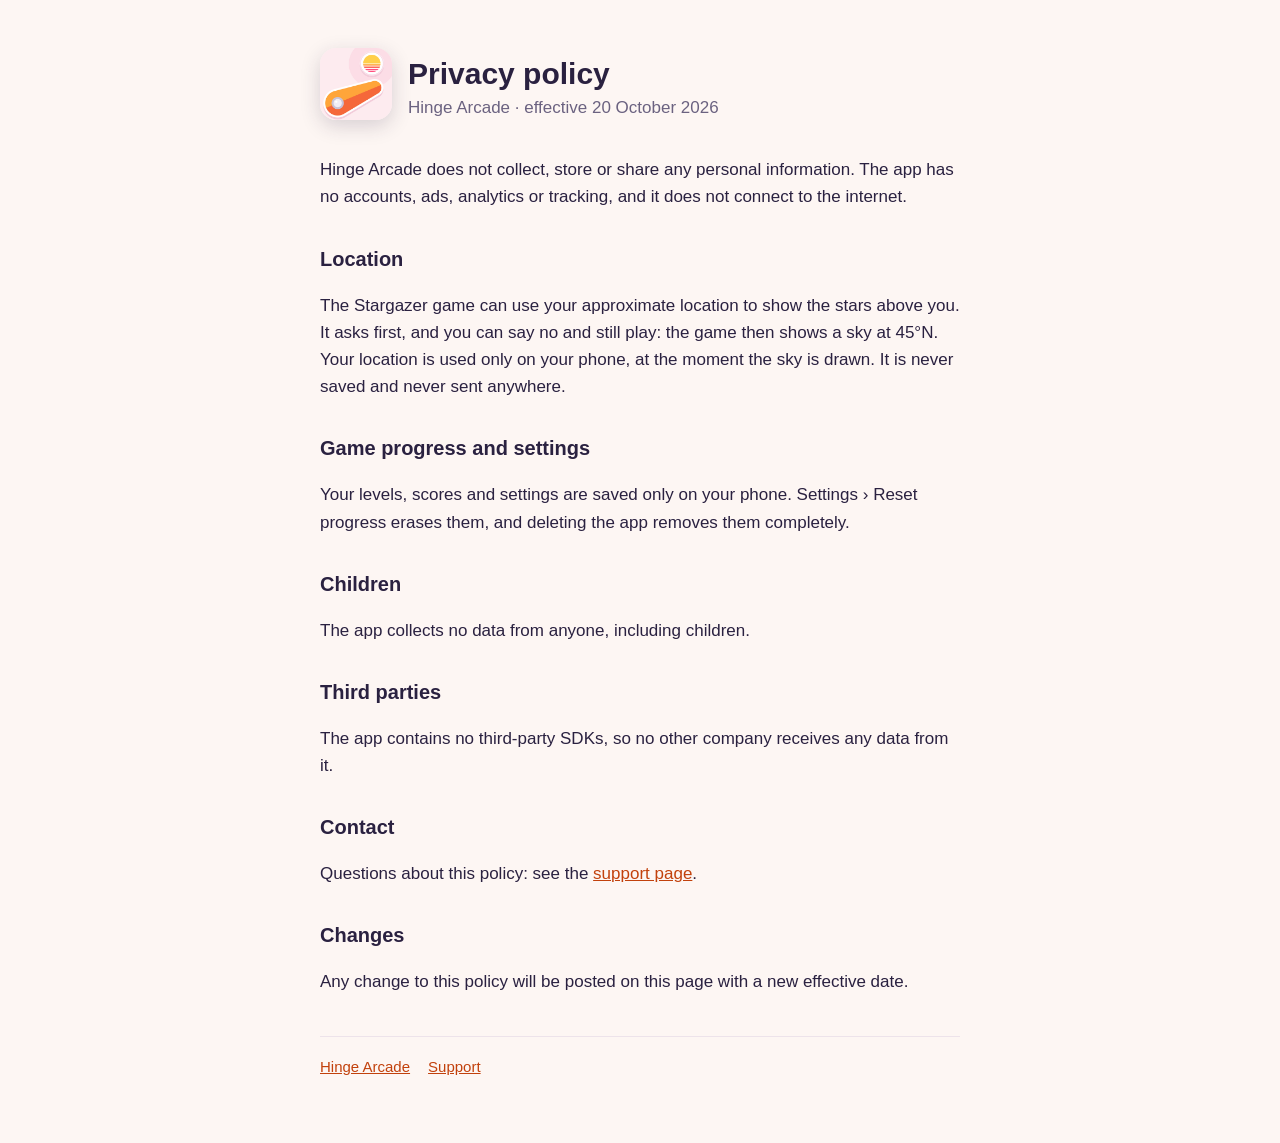
==== privacy/index.html @ 66b560df "Add support and privacy pages for Hinge Arcade Co-Authored-By: Claude Opus 5.5 <noreply@anthropic.co" ====
<!doctype html>
<html lang="en"><head><meta charset="utf-8"><meta name="viewport" content="width=device-width,initial-scale=1">
<title>Privacy policy · Hinge Arcade</title><link rel="icon" href="../icon.png"><link rel="stylesheet" href="../style.css"></head>
<body><main>
<header><a href="../"><img src="../icon.png" alt="Hinge Arcade app icon"></a><div><h1>Privacy policy</h1><p class="sub">Hinge Arcade · effective 20 October 2026</p></div></header>
<p>Hinge Arcade does not collect, store or share any personal information. The app has no accounts, ads, analytics or tracking, and it does not connect to the internet.</p>
<h2>Location</h2>
<p>The Stargazer game can use your approximate location to show the stars above you. It asks first, and you can say no and still play: the game then shows a sky at 45&deg;N. Your location is used only on your phone, at the moment the sky is drawn. It is never saved and never sent anywhere.</p>
<h2>Game progress and settings</h2>
<p>Your levels, scores and settings are saved only on your phone. Settings &rsaquo; Reset progress erases them, and deleting the app removes them completely.</p>
<h2>Children</h2>
<p>The app collects no data from anyone, including children.</p>
<h2>Third parties</h2>
<p>The app contains no third-party SDKs, so no other company receives any data from it.</p>
<h2>Contact</h2>
<p>Questions about this policy: see the <a href="../support/">support page</a>.</p>
<h2>Changes</h2>
<p>Any change to this policy will be posted on this page with a new effective date.</p>
<nav><a href="../">Hinge Arcade</a><a href="../support/">Support</a></nav>
</main></body></html>
---- style.css ----
:root{--bg:#FDF6F3;--ink:#2A2140;--muted:#6B6280;--card:#FFFFFF;--line:#EDE3EA;--accent:#F2622A;--link:#C2410C}
@media (prefers-color-scheme: dark){:root{--bg:#17122A;--ink:#F3EEFF;--muted:#B3A9C9;--card:#221A3B;--line:#33294F;--accent:#FF9A2A;--link:#FFB35C}}
*{box-sizing:border-box}
body{margin:0;background:var(--bg);color:var(--ink);font:17px/1.6 -apple-system,BlinkMacSystemFont,"SF Pro Text","Segoe UI",Roboto,sans-serif}
main{max-width:680px;margin:0 auto;padding:48px 20px 64px}
header{display:flex;align-items:center;gap:16px;margin-bottom:28px}
header img{width:72px;height:72px;border-radius:16px;box-shadow:0 6px 20px rgba(42,33,64,.18)}
header a{color:inherit;text-decoration:none}
h1{font-size:30px;line-height:1.2;margin:0}
h2{font-size:20px;margin:32px 0 8px}
p,li{color:var(--ink)}
.sub{color:var(--muted);margin:2px 0 0}
.card{background:var(--card);border:1px solid var(--line);border-radius:14px;padding:18px 20px;margin:14px 0}
a{color:var(--link)}
nav{display:flex;gap:18px;margin-top:40px;padding-top:18px;border-top:1px solid var(--line);font-size:15px}
.btn{display:inline-block;background:var(--accent);color:#fff;text-decoration:none;font-weight:600;padding:10px 18px;border-radius:999px}
small{color:var(--muted)}
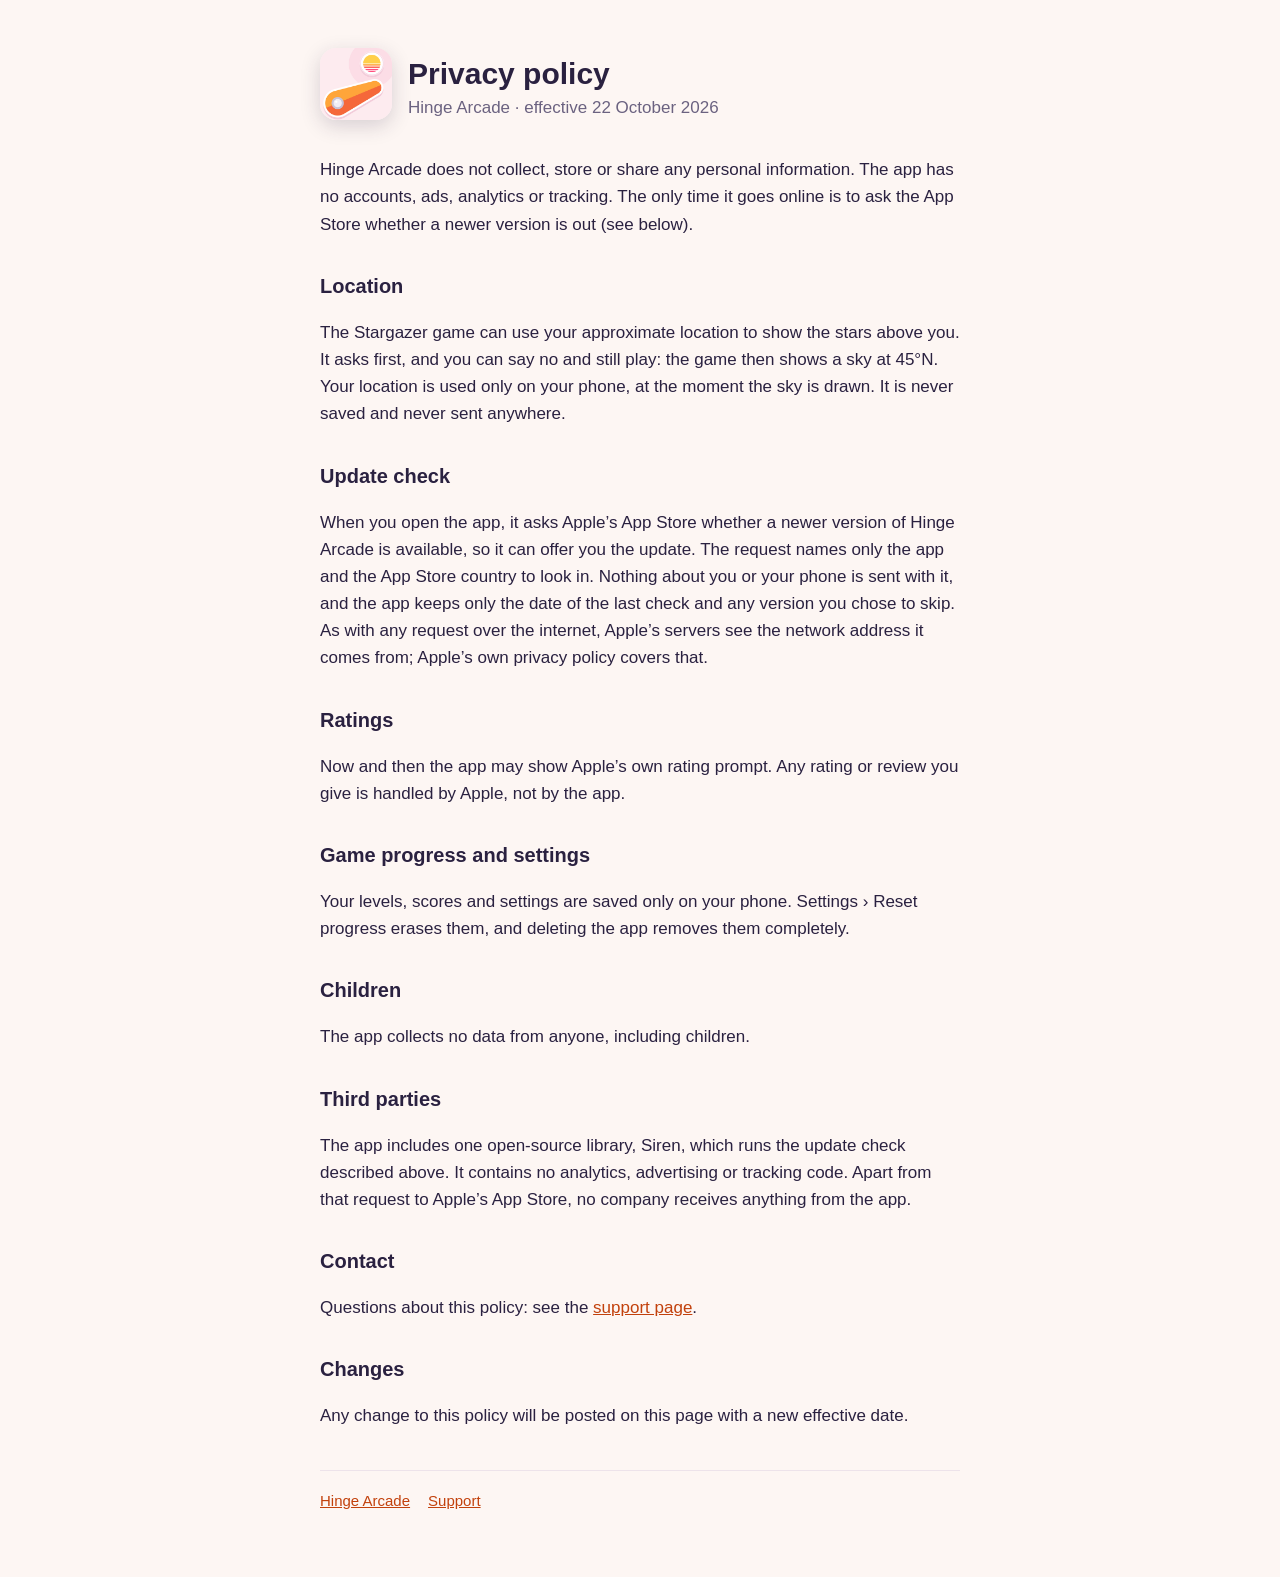
==== commit 256f45c3: "Privacy policy: update check (Siren), rating prompt Co-Authored-By: Claude Opus 5.5 <noreply@anthrop" ====
--- a/privacy/index.html
+++ b/privacy/index.html
@@ -2,16 +2,20 @@
 <html lang="en"><head><meta charset="utf-8"><meta name="viewport" content="width=device-width,initial-scale=1">
 <title>Privacy policy · Hinge Arcade</title><link rel="icon" href="../icon.png"><link rel="stylesheet" href="../style.css"></head>
 <body><main>
-<header><a href="../"><img src="../icon.png" alt="Hinge Arcade app icon"></a><div><h1>Privacy policy</h1><p class="sub">Hinge Arcade · effective 20 October 2026</p></div></header>
-<p>Hinge Arcade does not collect, store or share any personal information. The app has no accounts, ads, analytics or tracking, and it does not connect to the internet.</p>
+<header><a href="../"><img src="../icon.png" alt="Hinge Arcade app icon"></a><div><h1>Privacy policy</h1><p class="sub">Hinge Arcade · effective 22 October 2026</p></div></header>
+<p>Hinge Arcade does not collect, store or share any personal information. The app has no accounts, ads, analytics or tracking. The only time it goes online is to ask the App Store whether a newer version is out (see below).</p>
 <h2>Location</h2>
 <p>The Stargazer game can use your approximate location to show the stars above you. It asks first, and you can say no and still play: the game then shows a sky at 45&deg;N. Your location is used only on your phone, at the moment the sky is drawn. It is never saved and never sent anywhere.</p>
+<h2>Update check</h2>
+<p>When you open the app, it asks Apple&rsquo;s App Store whether a newer version of Hinge Arcade is available, so it can offer you the update. The request names only the app and the App Store country to look in. Nothing about you or your phone is sent with it, and the app keeps only the date of the last check and any version you chose to skip. As with any request over the internet, Apple&rsquo;s servers see the network address it comes from; Apple&rsquo;s own privacy policy covers that.</p>
+<h2>Ratings</h2>
+<p>Now and then the app may show Apple&rsquo;s own rating prompt. Any rating or review you give is handled by Apple, not by the app.</p>
 <h2>Game progress and settings</h2>
 <p>Your levels, scores and settings are saved only on your phone. Settings &rsaquo; Reset progress erases them, and deleting the app removes them completely.</p>
 <h2>Children</h2>
 <p>The app collects no data from anyone, including children.</p>
 <h2>Third parties</h2>
-<p>The app contains no third-party SDKs, so no other company receives any data from it.</p>
+<p>The app includes one open-source library, Siren, which runs the update check described above. It contains no analytics, advertising or tracking code. Apart from that request to Apple&rsquo;s App Store, no company receives anything from the app.</p>
 <h2>Contact</h2>
 <p>Questions about this policy: see the <a href="../support/">support page</a>.</p>
 <h2>Changes</h2>
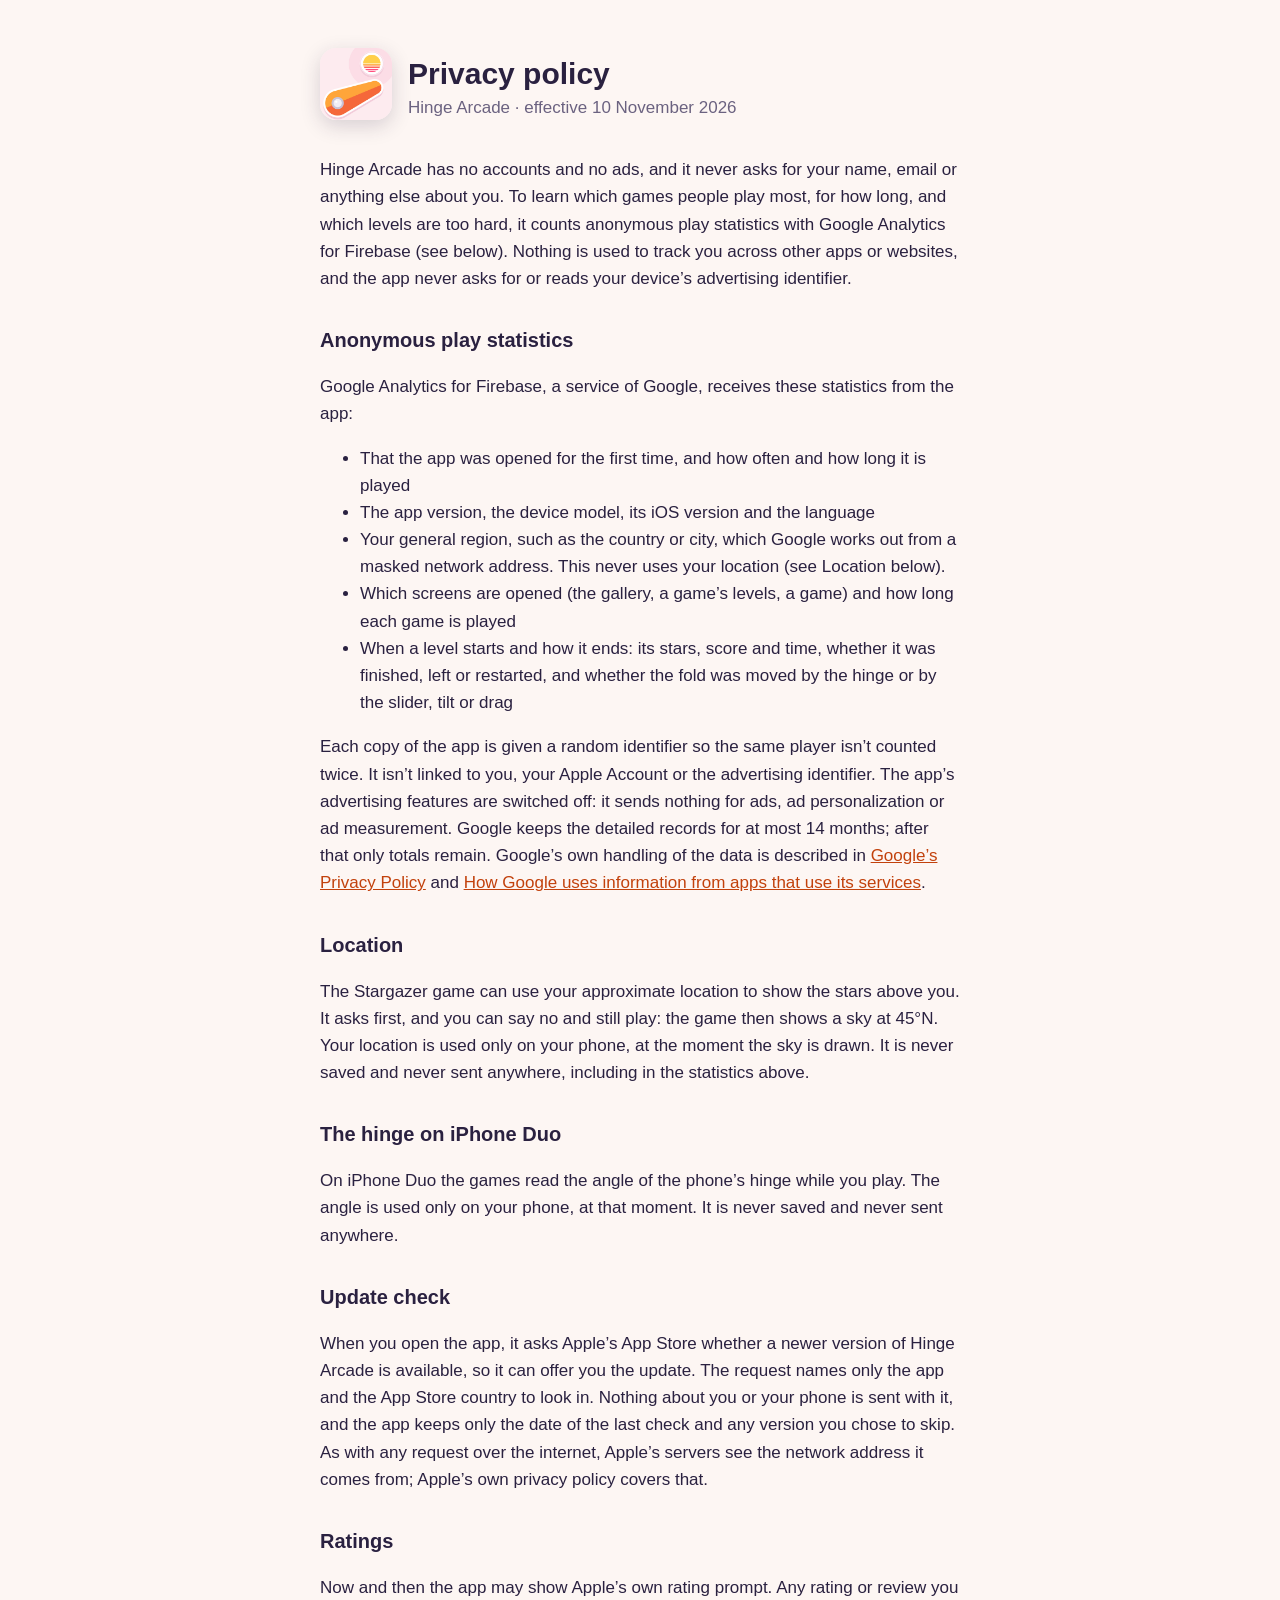
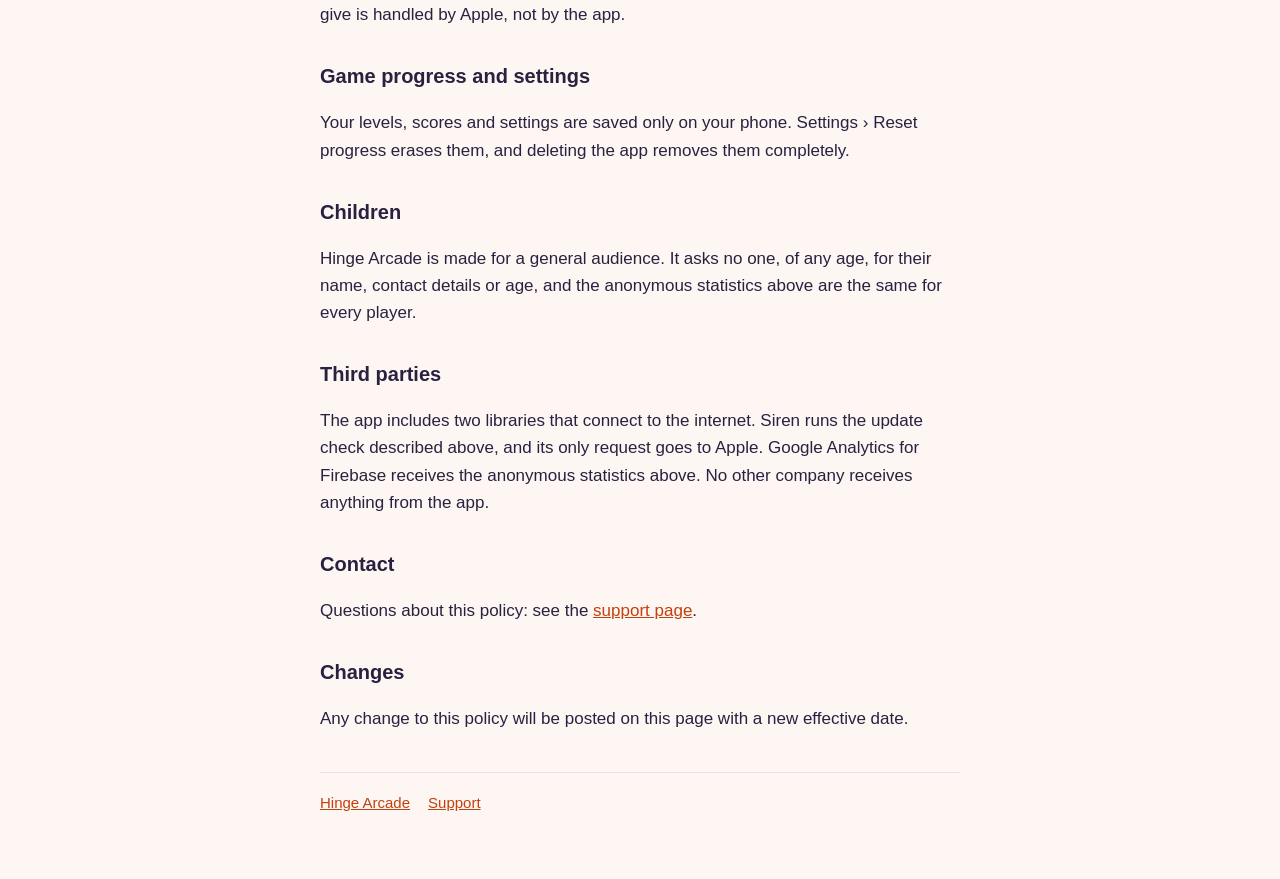
==== commit e458ba59: "Privacy policy: anonymous play statistics (Google Analytics for Firebase) Hinge Arcade 1.1.1 counts " ====
--- a/privacy/index.html
+++ b/privacy/index.html
@@ -2,10 +2,22 @@
 <html lang="en"><head><meta charset="utf-8"><meta name="viewport" content="width=device-width,initial-scale=1">
 <title>Privacy policy · Hinge Arcade</title><link rel="icon" href="../icon.png"><link rel="stylesheet" href="../style.css"></head>
 <body><main>
-<header><a href="../"><img src="../icon.png" alt="Hinge Arcade app icon"></a><div><h1>Privacy policy</h1><p class="sub">Hinge Arcade · effective 22 October 2026</p></div></header>
-<p>Hinge Arcade does not collect, store or share any personal information. The app has no accounts, ads, analytics or tracking. The only time it goes online is to ask the App Store whether a newer version is out (see below).</p>
+<header><a href="../"><img src="../icon.png" alt="Hinge Arcade app icon"></a><div><h1>Privacy policy</h1><p class="sub">Hinge Arcade · effective 10 November 2026</p></div></header>
+<p>Hinge Arcade has no accounts and no ads, and it never asks for your name, email or anything else about you. To learn which games people play most, for how long, and which levels are too hard, it counts anonymous play statistics with Google Analytics for Firebase (see below). Nothing is used to track you across other apps or websites, and the app never asks for or reads your device&rsquo;s advertising identifier.</p>
+<h2>Anonymous play statistics</h2>
+<p>Google Analytics for Firebase, a service of Google, receives these statistics from the app:</p>
+<ul>
+<li>That the app was opened for the first time, and how often and how long it is played</li>
+<li>The app version, the device model, its iOS version and the language</li>
+<li>Your general region, such as the country or city, which Google works out from a masked network address. This never uses your location (see Location below).</li>
+<li>Which screens are opened (the gallery, a game&rsquo;s levels, a game) and how long each game is played</li>
+<li>When a level starts and how it ends: its stars, score and time, whether it was finished, left or restarted, and whether the fold was moved by the hinge or by the slider, tilt or drag</li>
+</ul>
+<p>Each copy of the app is given a random identifier so the same player isn&rsquo;t counted twice. It isn&rsquo;t linked to you, your Apple Account or the advertising identifier. The app&rsquo;s advertising features are switched off: it sends nothing for ads, ad personalization or ad measurement. Google keeps the detailed records for at most 14 months; after that only totals remain. Google&rsquo;s own handling of the data is described in <a href="https://policies.google.com/privacy">Google&rsquo;s Privacy Policy</a> and <a href="https://policies.google.com/technologies/partner-sites">How Google uses information from apps that use its services</a>.</p>
 <h2>Location</h2>
-<p>The Stargazer game can use your approximate location to show the stars above you. It asks first, and you can say no and still play: the game then shows a sky at 45&deg;N. Your location is used only on your phone, at the moment the sky is drawn. It is never saved and never sent anywhere.</p>
+<p>The Stargazer game can use your approximate location to show the stars above you. It asks first, and you can say no and still play: the game then shows a sky at 45&deg;N. Your location is used only on your phone, at the moment the sky is drawn. It is never saved and never sent anywhere, including in the statistics above.</p>
+<h2>The hinge on iPhone Duo</h2>
+<p>On iPhone Duo the games read the angle of the phone&rsquo;s hinge while you play. The angle is used only on your phone, at that moment. It is never saved and never sent anywhere.</p>
 <h2>Update check</h2>
 <p>When you open the app, it asks Apple&rsquo;s App Store whether a newer version of Hinge Arcade is available, so it can offer you the update. The request names only the app and the App Store country to look in. Nothing about you or your phone is sent with it, and the app keeps only the date of the last check and any version you chose to skip. As with any request over the internet, Apple&rsquo;s servers see the network address it comes from; Apple&rsquo;s own privacy policy covers that.</p>
 <h2>Ratings</h2>
@@ -13,9 +25,9 @@
 <h2>Game progress and settings</h2>
 <p>Your levels, scores and settings are saved only on your phone. Settings &rsaquo; Reset progress erases them, and deleting the app removes them completely.</p>
 <h2>Children</h2>
-<p>The app collects no data from anyone, including children.</p>
+<p>Hinge Arcade is made for a general audience. It asks no one, of any age, for their name, contact details or age, and the anonymous statistics above are the same for every player.</p>
 <h2>Third parties</h2>
-<p>The app includes one open-source library, Siren, which runs the update check described above. It contains no analytics, advertising or tracking code. Apart from that request to Apple&rsquo;s App Store, no company receives anything from the app.</p>
+<p>The app includes two libraries that connect to the internet. Siren runs the update check described above, and its only request goes to Apple. Google Analytics for Firebase receives the anonymous statistics above. No other company receives anything from the app.</p>
 <h2>Contact</h2>
 <p>Questions about this policy: see the <a href="../support/">support page</a>.</p>
 <h2>Changes</h2>
